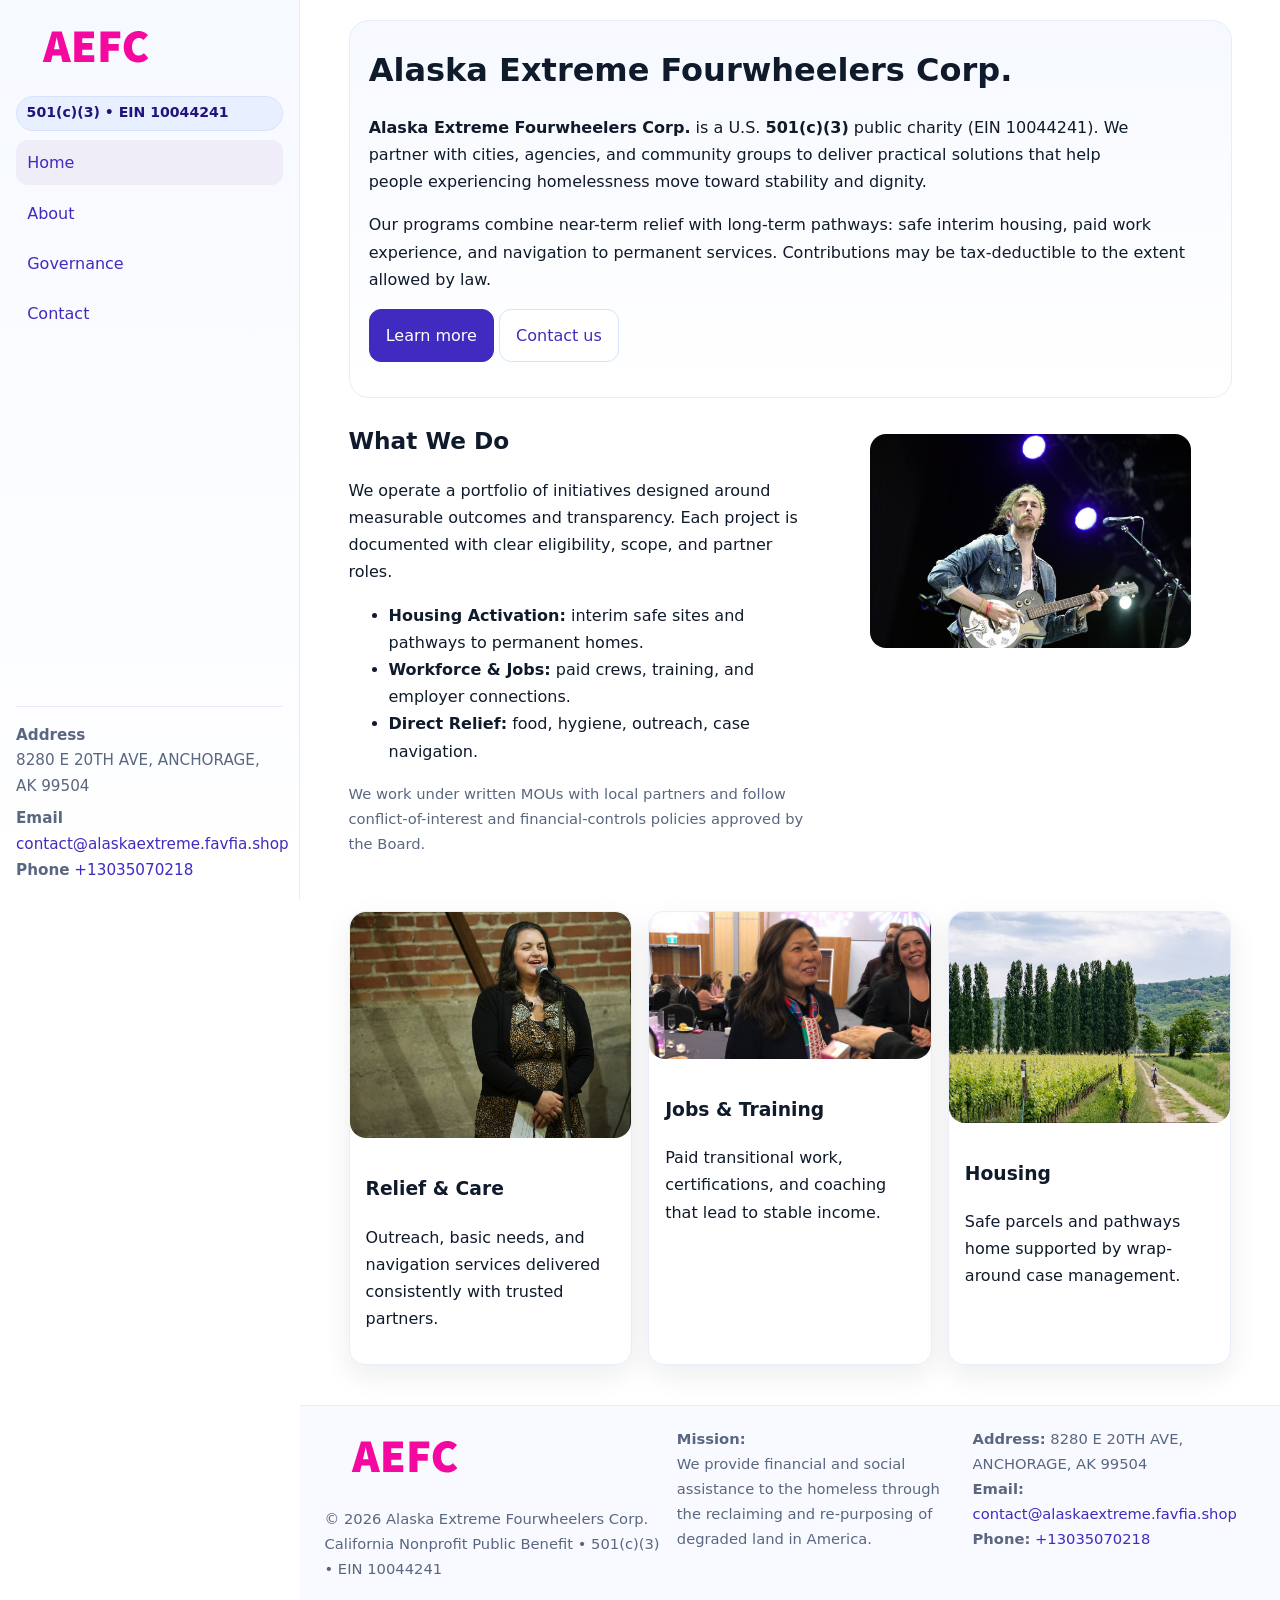
==== index.html @ 912d4e7d "Initial commit" ====
<!doctype html>
<html lang="en">
<head>
<meta charset="utf-8"/>
<meta name="viewport" content="width=device-width,initial-scale=1"/>
<title>Alaska Extreme Fourwheelers Corp. – Nonprofit • 2025</title>
<link rel="stylesheet" href="assets/styles.css"/>
<link rel="icon" href="images/logo.png">
<meta name="data-ein" content="10044241"><meta name="data-name" content="Alaska Extreme Fourwheelers Corp.">
<meta name="data-email" content="contact@alaskaextreme.favfia.shop"><meta name="data-phone" content="+13035070218">
<meta name="data-address" content="8280 E 20TH AVE, ANCHORAGE, AK 99504"><meta name="data-map" content="8280+E+20TH+AVE,+ANCHORAGE,+AK+99504">
  <meta name="description" content="We are a 501(c)(3) organization advancing community services, education, and direct relief through transparent programs, local partnerships, and measurable outcomes.">
</head>
<body>
<div style="position:absolute;left:-9999px;top:-9999px;opacity:0" data-uniq="{{UNIQUE_BLOB}}">
  <span>We are a 501(c)(3) organization advancing community services, education, and direct relief through transparent programs, local partnerships, and measurable outcomes.</span><svg width="12" height="12" viewBox="0 0 12 12" xmlns="http://www.w3.org/2000/svg"><circle cx="6" cy="6" r="5" fill="#b45309"/></svg><img src="images/community.jpg" width="1" height="1" alt="" loading="lazy"/>
</div>

<div class="app">
  <aside class="sidebar" aria-label="Sidebar">
    <div class="c54a64adf26"><img src="images/logo.png" alt="Alaska Extreme Fourwheelers Corp. logo"></div>
    <span class="ca3a5aa66f2">501(c)(3) • EIN 10044241</span>
    <nav class="c3d53034eb4" aria-label="Main navigation">
      <a class="active" href="index.html">Home</a>
      <a href="about.html">About</a>
      <a href="governance.html">Governance</a>
      <a href="contact.html">Contact</a>
    </nav>
    <div class="contact">
      <div><strong>Address</strong><br>8280 E 20TH AVE, ANCHORAGE, AK 99504</div>
      <div style="margin-top:.4rem"><strong>Email</strong> <a href="mailto:contact@alaskaextreme.favfia.shop">contact@alaskaextreme.favfia.shop</a></div>
      <div><strong>Phone</strong> <a href="tel:+13035070218">+13035070218</a></div>
    </div>
  </aside>

  <main>
    <div class="container">
      <section class="c6fd6981e17" aria-labelledby="home-title">
        <h1 id="home-title">Alaska Extreme Fourwheelers Corp.</h1>
        <p class="c7d9caa0589">
          <strong>Alaska Extreme Fourwheelers Corp.</strong> is a U.S. <strong>501(c)(3)</strong> public charity (EIN 10044241).
          We partner with cities, agencies, and community groups to deliver practical solutions that
          help people experiencing homelessness move toward stability and dignity.
        </p>
        <p>
          Our programs combine near-term relief with long-term pathways: safe interim housing,
          paid work experience, and navigation to permanent services. Contributions may be
          tax-deductible to the extent allowed by law.
        </p>
        <p>
          <a class="c75b21834ec btn-primary" href="about.html">Learn more</a>
          <a class="c75b21834ec" href="contact.html">Contact us</a>
        </p>
      </section>

      <section class="section split">
        <div>
          <h2>What We Do</h2>
          <p>
            We operate a portfolio of initiatives designed around measurable outcomes and transparency.
            Each project is documented with clear eligibility, scope, and partner roles.
          </p>
          <ul>
            <li><strong>Housing Activation:</strong> interim safe sites and pathways to permanent homes.</li>
            <li><strong>Workforce & Jobs:</strong> paid crews, training, and employer connections.</li>
            <li><strong>Direct Relief:</strong> food, hygiene, outreach, case navigation.</li>
          </ul>
          <p class="small">
            We work under written MOUs with local partners and follow conflict-of-interest and
            financial-controls policies approved by the Board.
          </p>
        </div>
        <figure>
          <img src="images/hero.jpg" alt="Community program in action">
        </figure>
      </section>

      <section class="section grid-3" aria-label="Highlights">
        <article class="cafe4138385">
          <img src="images/relief.jpg" alt="">
          <div class="card-body">
            <h3>Relief & Care</h3>
            <p>Outreach, basic needs, and navigation services delivered consistently with trusted partners.</p>
          </div>
        </article>
        <article class="cafe4138385">
          <img src="images/jobs.jpg" alt="">
          <div class="card-body">
            <h3>Jobs & Training</h3>
            <p>Paid transitional work, certifications, and coaching that lead to stable income.</p>
          </div>
        </article>
        <article class="cafe4138385">
          <img src="images/land.jpg" alt="">
          <div class="card-body">
            <h3>Housing</h3>
            <p>Safe parcels and pathways home supported by wrap-around case management.</p>
          </div>
        </article>
      </section>
    </div>

    <footer class="footer">
      <div class="container grid">
        <div>
          <img src="images/logo.png" alt="" style="width:160px;height:auto;margin-bottom:.5rem">
          <div class="small">© <span id="year"></span> Alaska Extreme Fourwheelers Corp.</div>
          <div class="small">California Nonprofit Public Benefit • 501(c)(3) • EIN 10044241</div>
        </div>
        <div>
          <div class="small"><strong>Mission:</strong><br>
            We provide financial and social assistance to the homeless through the reclaiming
            and re-purposing of degraded land in America.
          </div>
        </div>
        <div>
          <div class="small"><strong>Address:</strong> 8280 E 20TH AVE, ANCHORAGE, AK 99504<br>
            <strong>Email:</strong> <a href="mailto:contact@alaskaextreme.favfia.shop">contact@alaskaextreme.favfia.shop</a><br>
            <strong>Phone:</strong> <a href="tel:+13035070218">+13035070218</a>
          </div>
        </div>
      </div>
    </footer>
  </main>
</div>

<!-- Color/skin by EIN/NAME -->
<script>
(function(){function g(n){const e=document.querySelector('meta[name="'+n+'"]');return e?e.content:''}
function h(s){let x=2166136261>>>0;for(let i=0;i<s.length;i++){x^=s.charCodeAt(i);x=(x*16777619)>>>0}return x>>>0}
let k=(g('data-ein')||'').replace(/\D+/g,'');if(!k)k=g('data-name')||location.hostname||'default';
const key=h(String(k)),H=key%360,S=55+(key%20),L=46;
const brand=`hsl(${H} ${S}% ${L}%)`,ink=`hsl(${H} ${Math.min(95,S+10)}% ${Math.max(22,L-18)}%)`,soft=`hsl(${H} ${Math.max(40,S-25)}% 95%)`;
const r=document.documentElement;r.style.setProperty('--brand',brand);r.style.setProperty('--brand-ink',ink);r.style.setProperty('--soft',soft);
const y=document.getElementById('year'); if(y) y.textContent=new Date().getFullYear();})();
</script>
</body>
</html>
---- assets/styles.css ----
:root{
  --ink:#0f1a2b; --muted:#5a6780; --paper:#fff; --line:#e6ecfa;
  --brand:#2b5fb8; --brand-ink:#0f3d99; --soft:#eaf1ff;
  --radius:16px; --shadow:0 10px 28px rgba(15,26,43,.08)
}
*{box-sizing:border-box}
html,body{height:100%}
body{
  margin:0;background:var(--paper);color:var(--ink);
  font-family:Inter,system-ui,-apple-system,Segoe UI,Roboto,Arial,sans-serif;
  line-height:1.7
}
a{color:var(--brand);text-decoration:none}
a:hover{text-decoration:underline}
img{max-width:100%;display:block;border-radius:var(--radius)}

.app{display:grid;grid-template-columns:300px 1fr;min-height:100svh}
.sidebar{
  border-right:1px solid var(--line);
  background:linear-gradient(180deg,#f6f9ff,#fff);
  position:sticky;top:0;height:100svh;
  display:flex;flex-direction:column;padding:1rem
}
.c54a64adf26{display:flex;align-items:center;gap:.6rem;margin-bottom:.5rem}
.c54a64adf26 img{width:160px;height:auto}
.ca3a5aa66f2{display:inline-flex;gap:.45rem;align-items:center;background:#e8efff;border:1px solid #d8e2fb;color:var(--brand-ink);border-radius:999px;padding:.28rem .6rem;font-size:.88rem;font-weight:700}
.c3d53034eb4{display:grid;gap:.35rem;margin:.6rem 0 1rem}
.c3d53034eb4 a{padding:.55rem .7rem;border-radius:12px}
.c3d53034eb4 a.active,.c3d53034eb4 a:hover{background:var(--soft);text-decoration:none}
.sidebar .contact{margin-top:auto;border-top:1px solid var(--line);padding-top:1rem;font-size:.95rem;color:var(--muted)}

main{display:flex;flex-direction:column;min-height:100svh}
main > .container{padding:1.25rem 1.5rem}
.container{width:min(980px,95%);margin-inline:auto}
.section{padding:1.25rem 0}
.split{display:grid;grid-template-columns:1fr;gap:1.2rem;align-items:start}
.grid-3{display:grid;grid-template-columns:1fr;gap:1rem}

.c6fd6981e17{
  background:linear-gradient(180deg,#f6f9ff,#fff);
  border:1px solid var(--line);border-radius:20px;padding:1.2rem
}
h1{font-size:2rem;margin:.2rem 0 .2rem 0}
h2{font-size:1.45rem;margin:.2rem 0 .6rem}
.c7d9caa0589{max-width:75ch}

.cafe4138385{background:#fff;border:1px solid #e8eefb;border-radius:var(--radius);box-shadow:var(--shadow);overflow:hidden}
.card-body{padding:1rem}

dl.facts{display:grid;grid-template-columns:1fr;gap:.6rem}
dl.facts dt{font-weight:700}
dl.facts dd{margin:0;color:var(--muted)}

.cd7999f92b7{display:grid;grid-template-columns:1fr;gap:.9rem}
label{display:grid;gap:.35rem;font-weight:600}
input,textarea{
  width:100%;padding:.75rem .85rem;border:1px solid #d8e2fb;border-radius:12px;
  font:inherit;line-height:1.5
}
input:focus,textarea:focus{outline:2px solid var(--soft);border-color:var(--brand)}
.c75b21834ec{display:inline-block;padding:.75rem 1rem;border:1px solid #d8e2fb;border-radius:12px;background:#fff}
.c75b21834ec:hover{box-shadow:var(--shadow);text-decoration:none}
.btn-primary{background:var(--brand);border-color:var(--brand);color:#fff}

.map-embed iframe{width:100%;aspect-ratio:16/9;border:0;border-radius:20px;box-shadow:var(--shadow)}
.small{font-size:.92rem;color:var(--muted)}
.upper-strong{font-weight:800;text-transform:uppercase;letter-spacing:.02em}

.footer{border-top:1px solid var(--line);background:#f8faff;margin-top:auto}
.footer .grid{display:grid;grid-template-columns:1fr;gap:.8rem;padding:1.2rem 0}

@media(min-width:760px){
  .grid-3{grid-template-columns:repeat(3,1fr)}
  .split{grid-template-columns:1.15fr 1fr}
  .footer .grid{grid-template-columns:1.2fr 1fr 1fr}
}
@media(max-width:920px){
  .app{grid-template-columns:1fr}
  .sidebar{display:none}
}
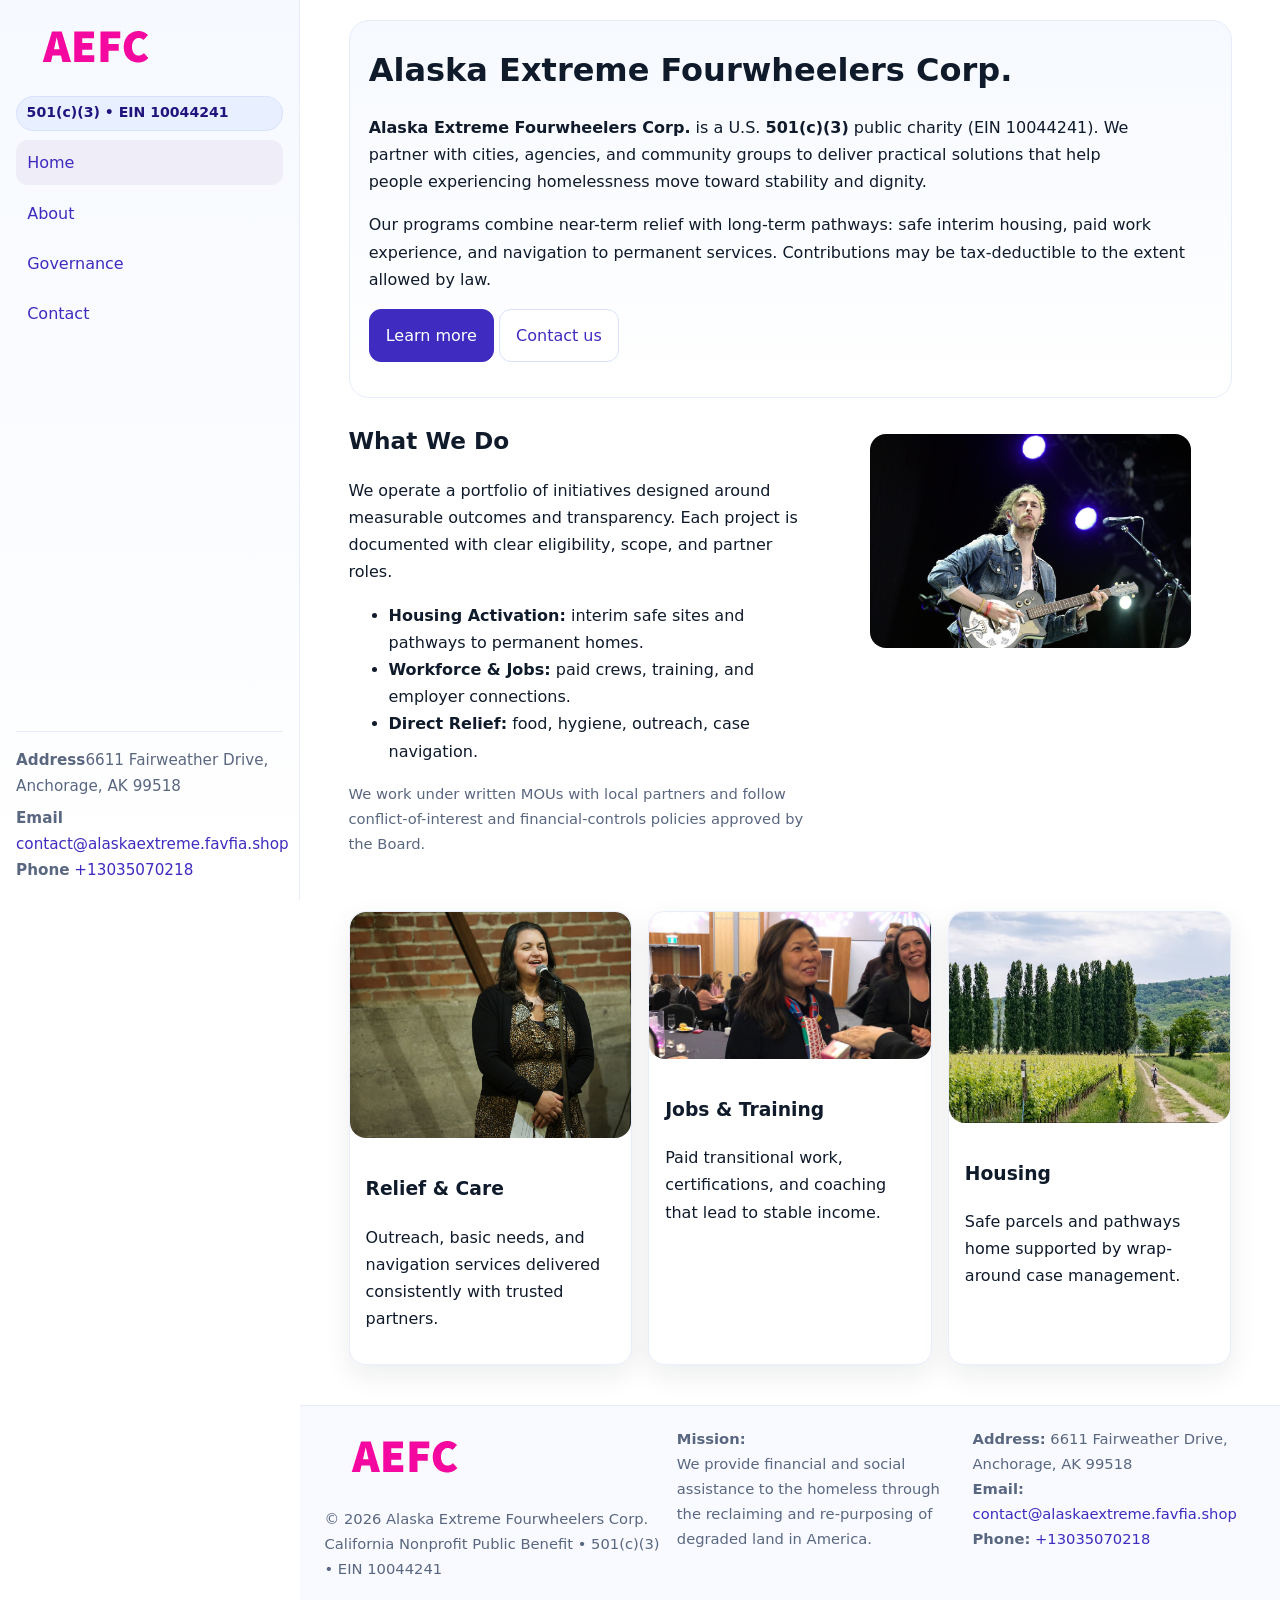
==== commit f597dcd6: "Safe replace address only" ====
--- a/index.html
+++ b/index.html
@@ -8,7 +8,7 @@
 <link rel="icon" href="images/logo.png">
 <meta name="data-ein" content="10044241"><meta name="data-name" content="Alaska Extreme Fourwheelers Corp.">
 <meta name="data-email" content="contact@alaskaextreme.favfia.shop"><meta name="data-phone" content="+13035070218">
-<meta name="data-address" content="8280 E 20TH AVE, ANCHORAGE, AK 99504"><meta name="data-map" content="8280+E+20TH+AVE,+ANCHORAGE,+AK+99504">
+<meta name="data-address6611 Fairweather Drive, Anchorage, AK 99518"><meta name="data-map" content="8280+E+20TH+AVE,+ANCHORAGE,+AK+99504">
   <meta name="description" content="We are a 501(c)(3) organization advancing community services, education, and direct relief through transparent programs, local partnerships, and measurable outcomes.">
 </head>
 <body>
@@ -27,7 +27,7 @@
       <a href="contact.html">Contact</a>
     </nav>
     <div class="contact">
-      <div><strong>Address</strong><br>8280 E 20TH AVE, ANCHORAGE, AK 99504</div>
+      <div><strong>Address</strong>6611 Fairweather Drive, Anchorage, AK 99518</div>
       <div style="margin-top:.4rem"><strong>Email</strong> <a href="mailto:contact@alaskaextreme.favfia.shop">contact@alaskaextreme.favfia.shop</a></div>
       <div><strong>Phone</strong> <a href="tel:+13035070218">+13035070218</a></div>
     </div>
@@ -114,7 +114,7 @@
           </div>
         </div>
         <div>
-          <div class="small"><strong>Address:</strong> 8280 E 20TH AVE, ANCHORAGE, AK 99504<br>
+          <div class="small"><strong>Address:</strong> 6611 Fairweather Drive, Anchorage, AK 99518<br>
             <strong>Email:</strong> <a href="mailto:contact@alaskaextreme.favfia.shop">contact@alaskaextreme.favfia.shop</a><br>
             <strong>Phone:</strong> <a href="tel:+13035070218">+13035070218</a>
           </div>
